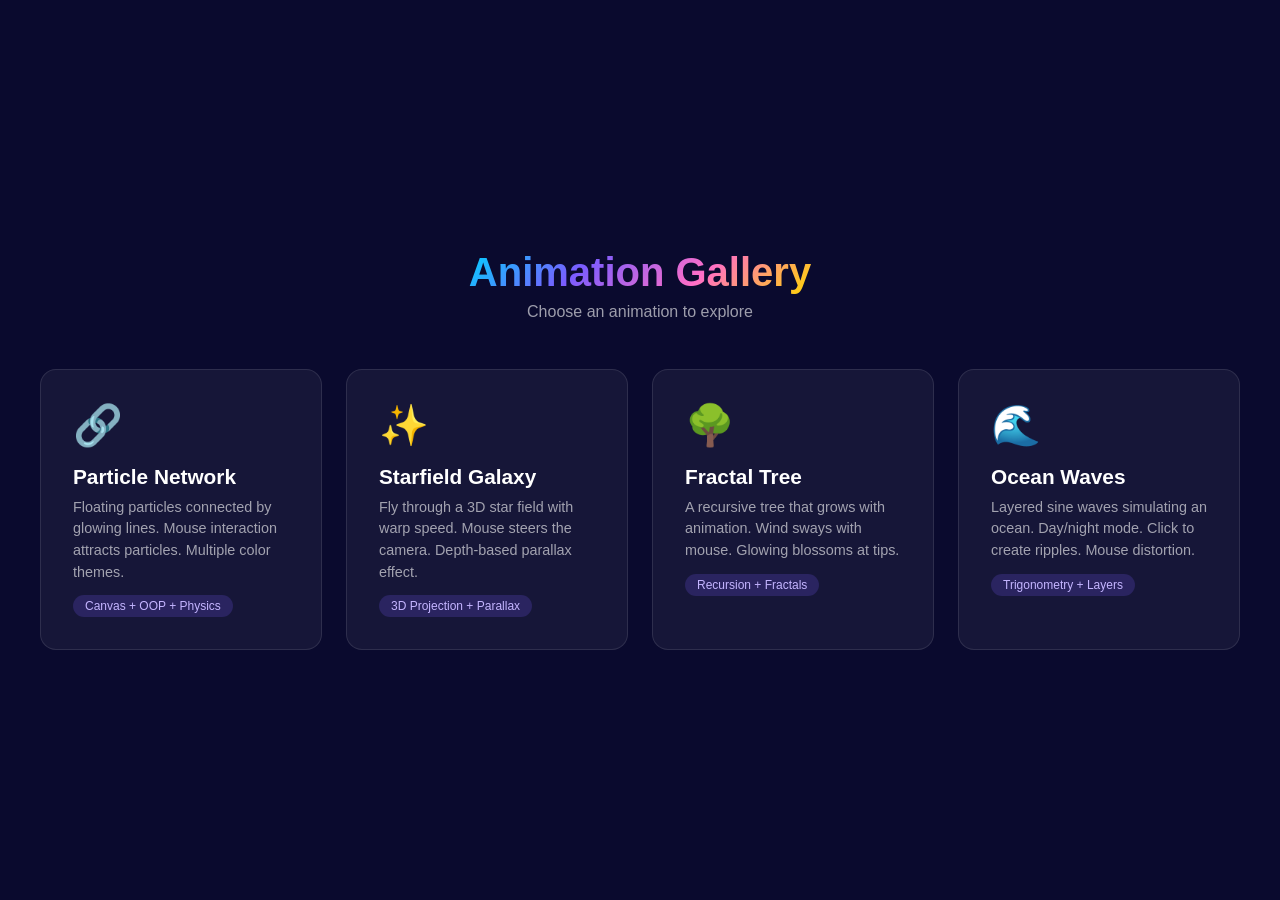
==== index.html @ c3cc8a4e "feat: add 4 interactive canvas animations - Particle Network: OOP-based particle system with mouse i" ====
<!DOCTYPE html>
<html lang="en">
<head>
  <meta charset="UTF-8">
  <meta name="viewport" content="width=device-width, initial-scale=1.0">
  <title>Animation Gallery</title>
  <style>
    * { margin: 0; padding: 0; box-sizing: border-box; }
    body {
      min-height: 100vh; background: #0a0a2e; color: white;
      font-family: 'Segoe UI', sans-serif;
      display: flex; flex-direction: column; align-items: center;
      justify-content: center; padding: 40px 20px;
    }
    h1 {
      font-size: 2.5rem; margin-bottom: 8px; text-align: center;
      background: linear-gradient(135deg, #00d2ff, #7a5cff, #ff6ec7, #ffd700);
      -webkit-background-clip: text; -webkit-text-fill-color: transparent;
    }
    .subtitle { opacity: 0.6; margin-bottom: 48px; font-size: 1rem; }
    .gallery {
      display: grid; grid-template-columns: repeat(auto-fit, minmax(280px, 1fr));
      gap: 24px; max-width: 1200px; width: 100%;
    }
    .card {
      background: rgba(255,255,255,0.05); border: 1px solid rgba(255,255,255,0.1);
      border-radius: 16px; padding: 32px; text-decoration: none; color: white;
      transition: all 0.3s ease; position: relative; overflow: hidden;
    }
    .card:hover {
      transform: translateY(-4px); border-color: rgba(255,255,255,0.2);
      background: rgba(255,255,255,0.08);
    }
    .card .icon { font-size: 2.5rem; margin-bottom: 16px; }
    .card h2 { font-size: 1.3rem; margin-bottom: 8px; }
    .card p { opacity: 0.6; font-size: 0.9rem; line-height: 1.5; }
    .card .tag {
      display: inline-block; margin-top: 12px; padding: 4px 12px;
      background: rgba(122, 92, 255, 0.2); border-radius: 20px;
      font-size: 0.75rem; color: #c4b5ff;
    }
  </style>
</head>
<body>
  <h1>Animation Gallery</h1>
  <p class="subtitle">Choose an animation to explore</p>

  <div class="gallery">
    <a class="card" href="particle-network/index.html">
      <div class="icon">🔗</div>
      <h2>Particle Network</h2>
      <p>Floating particles connected by glowing lines. Mouse interaction attracts particles. Multiple color themes.</p>
      <span class="tag">Canvas + OOP + Physics</span>
    </a>

    <a class="card" href="starfield/index.html">
      <div class="icon">✨</div>
      <h2>Starfield Galaxy</h2>
      <p>Fly through a 3D star field with warp speed. Mouse steers the camera. Depth-based parallax effect.</p>
      <span class="tag">3D Projection + Parallax</span>
    </a>

    <a class="card" href="fractal-tree/index.html">
      <div class="icon">🌳</div>
      <h2>Fractal Tree</h2>
      <p>A recursive tree that grows with animation. Wind sways with mouse. Glowing blossoms at tips.</p>
      <span class="tag">Recursion + Fractals</span>
    </a>

    <a class="card" href="wave-ocean/index.html">
      <div class="icon">🌊</div>
      <h2>Ocean Waves</h2>
      <p>Layered sine waves simulating an ocean. Day/night mode. Click to create ripples. Mouse distortion.</p>
      <span class="tag">Trigonometry + Layers</span>
    </a>
  </div>
</body>
</html>
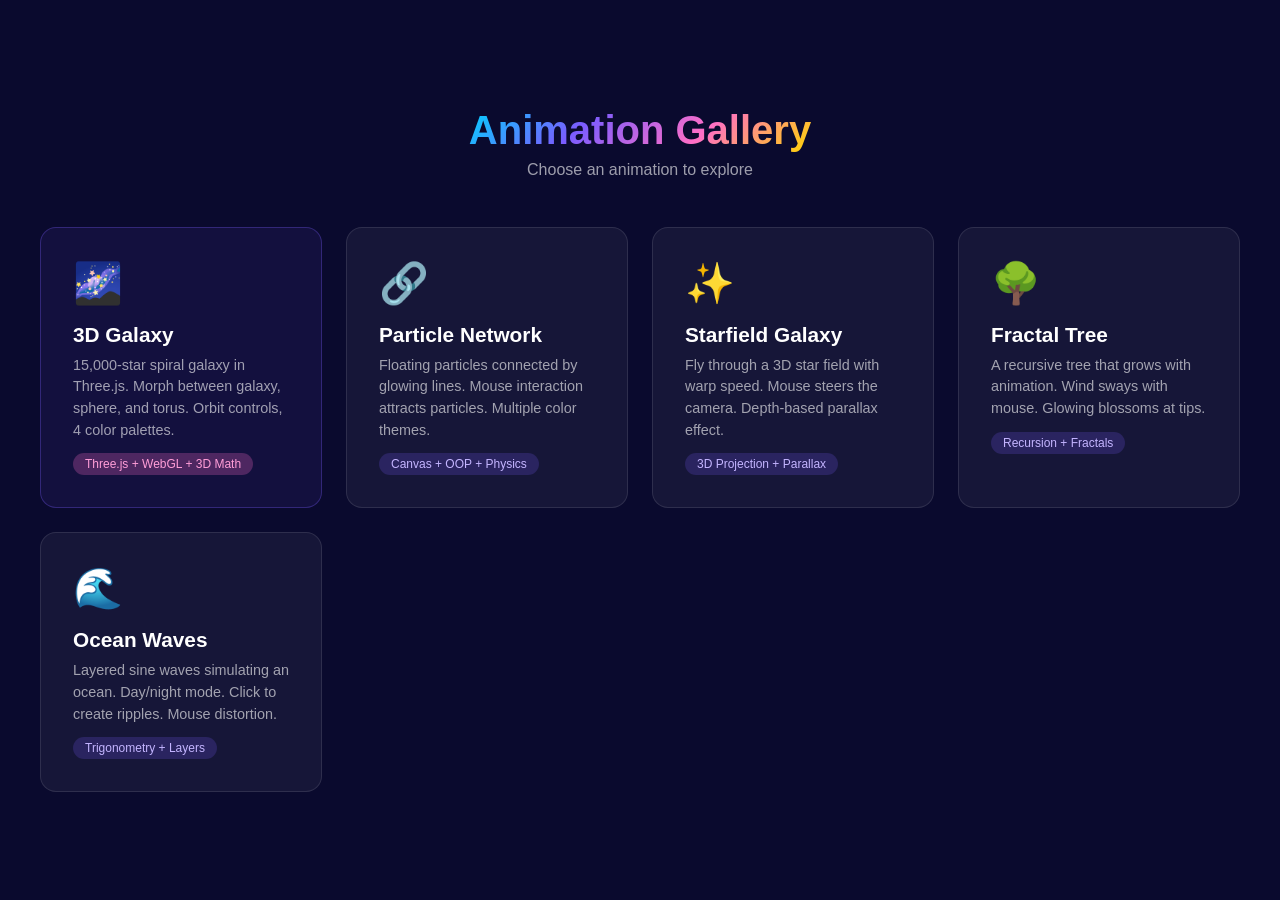
==== commit a226c64b: "feat: add animation with interactive controls and multiple color palettes" ====
--- a/index.html
+++ b/index.html
@@ -1,51 +1,112 @@
 <!DOCTYPE html>
 <html lang="en">
+
 <head>
   <meta charset="UTF-8">
   <meta name="viewport" content="width=device-width, initial-scale=1.0">
   <title>Animation Gallery</title>
   <style>
-    * { margin: 0; padding: 0; box-sizing: border-box; }
+    * {
+      margin: 0;
+      padding: 0;
+      box-sizing: border-box;
+    }
+
     body {
-      min-height: 100vh; background: #0a0a2e; color: white;
+      min-height: 100vh;
+      background: #0a0a2e;
+      color: white;
       font-family: 'Segoe UI', sans-serif;
-      display: flex; flex-direction: column; align-items: center;
-      justify-content: center; padding: 40px 20px;
+      display: flex;
+      flex-direction: column;
+      align-items: center;
+      justify-content: center;
+      padding: 40px 20px;
     }
+
     h1 {
-      font-size: 2.5rem; margin-bottom: 8px; text-align: center;
+      font-size: 2.5rem;
+      margin-bottom: 8px;
+      text-align: center;
       background: linear-gradient(135deg, #00d2ff, #7a5cff, #ff6ec7, #ffd700);
-      -webkit-background-clip: text; -webkit-text-fill-color: transparent;
+      -webkit-background-clip: text;
+      -webkit-text-fill-color: transparent;
     }
-    .subtitle { opacity: 0.6; margin-bottom: 48px; font-size: 1rem; }
+
+    .subtitle {
+      opacity: 0.6;
+      margin-bottom: 48px;
+      font-size: 1rem;
+    }
+
     .gallery {
-      display: grid; grid-template-columns: repeat(auto-fit, minmax(280px, 1fr));
-      gap: 24px; max-width: 1200px; width: 100%;
+      display: grid;
+      grid-template-columns: repeat(auto-fit, minmax(280px, 1fr));
+      gap: 24px;
+      max-width: 1200px;
+      width: 100%;
     }
+
     .card {
-      background: rgba(255,255,255,0.05); border: 1px solid rgba(255,255,255,0.1);
-      border-radius: 16px; padding: 32px; text-decoration: none; color: white;
-      transition: all 0.3s ease; position: relative; overflow: hidden;
+      background: rgba(255, 255, 255, 0.05);
+      border: 1px solid rgba(255, 255, 255, 0.1);
+      border-radius: 16px;
+      padding: 32px;
+      text-decoration: none;
+      color: white;
+      transition: all 0.3s ease;
+      position: relative;
+      overflow: hidden;
     }
+
     .card:hover {
-      transform: translateY(-4px); border-color: rgba(255,255,255,0.2);
-      background: rgba(255,255,255,0.08);
+      transform: translateY(-4px);
+      border-color: rgba(255, 255, 255, 0.2);
+      background: rgba(255, 255, 255, 0.08);
     }
-    .card .icon { font-size: 2.5rem; margin-bottom: 16px; }
-    .card h2 { font-size: 1.3rem; margin-bottom: 8px; }
-    .card p { opacity: 0.6; font-size: 0.9rem; line-height: 1.5; }
+
+    .card .icon {
+      font-size: 2.5rem;
+      margin-bottom: 16px;
+    }
+
+    .card h2 {
+      font-size: 1.3rem;
+      margin-bottom: 8px;
+    }
+
+    .card p {
+      opacity: 0.6;
+      font-size: 0.9rem;
+      line-height: 1.5;
+    }
+
     .card .tag {
-      display: inline-block; margin-top: 12px; padding: 4px 12px;
-      background: rgba(122, 92, 255, 0.2); border-radius: 20px;
-      font-size: 0.75rem; color: #c4b5ff;
+      display: inline-block;
+      margin-top: 12px;
+      padding: 4px 12px;
+      background: rgba(122, 92, 255, 0.2);
+      border-radius: 20px;
+      font-size: 0.75rem;
+      color: #c4b5ff;
     }
   </style>
 </head>
+
 <body>
   <h1>Animation Gallery</h1>
   <p class="subtitle">Choose an animation to explore</p>
 
   <div class="gallery">
+    <a class="card" href="3d-galaxy/index.html"
+      style="border-color: rgba(122,92,255,0.3); background: rgba(122,92,255,0.08);">
+      <div class="icon">🌌</div>
+      <h2>3D Galaxy</h2>
+      <p>15,000-star spiral galaxy in Three.js. Morph between galaxy, sphere, and torus. Orbit controls, 4 color
+        palettes.</p>
+      <span class="tag" style="background: rgba(255,110,199,0.25); color: #ff9ed8;">Three.js + WebGL + 3D Math</span>
+    </a>
+
     <a class="card" href="particle-network/index.html">
       <div class="icon">🔗</div>
       <h2>Particle Network</h2>
@@ -75,4 +136,5 @@
     </a>
   </div>
 </body>
-</html>
+
+</html>
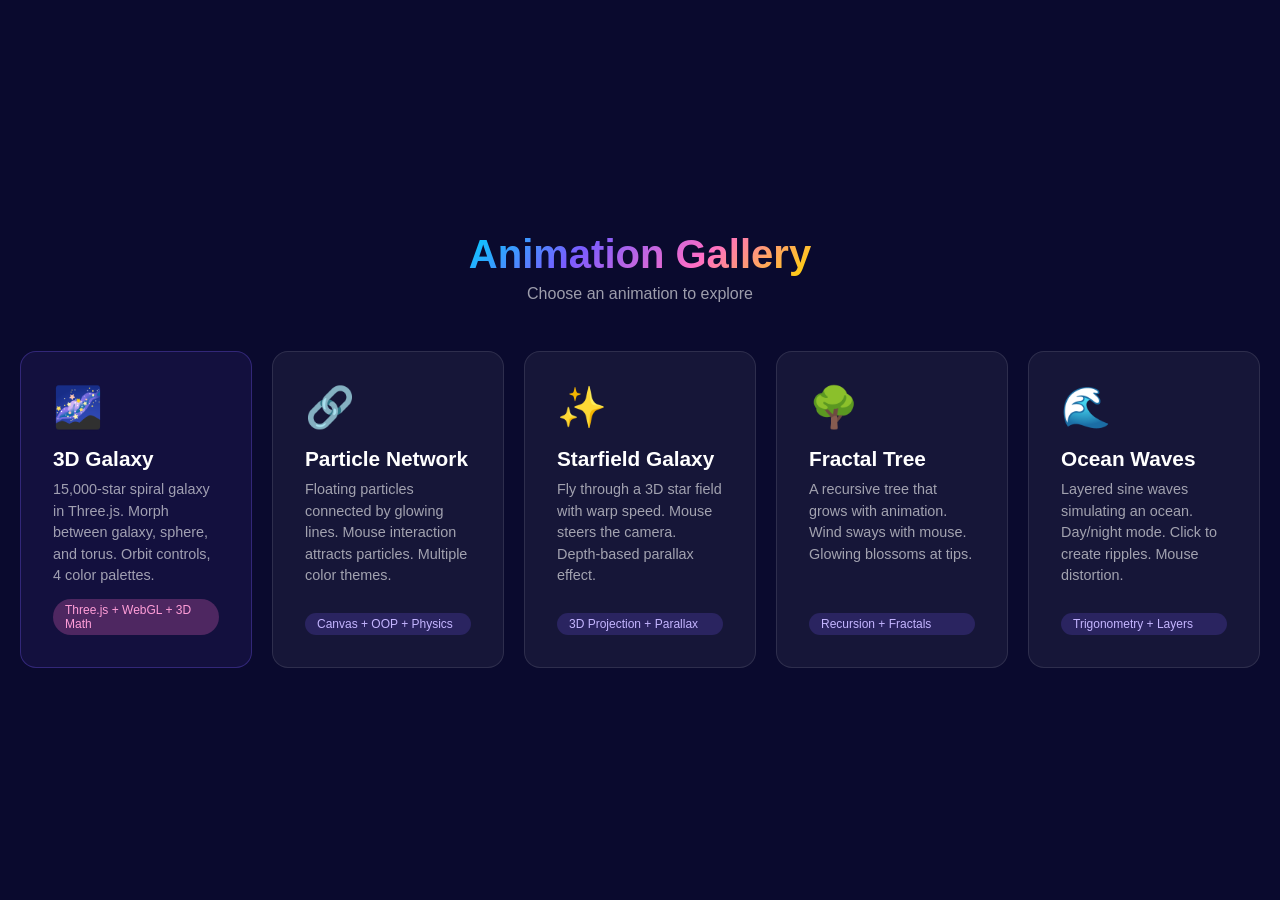
==== commit c5a5a2cf: "feat: update gallery layout to flexbox for improved responsiveness" ====
--- a/index.html
+++ b/index.html
@@ -40,14 +40,20 @@
     }
 
     .gallery {
-      display: grid;
-      grid-template-columns: repeat(auto-fit, minmax(280px, 1fr));
-      gap: 24px;
-      max-width: 1200px;
+      display: flex;
+      gap: 20px;
+      max-width: 1400px;
       width: 100%;
     }
 
+    .gallery .card {
+      flex: 1;
+      min-width: 0;
+    }
+
     .card {
+      display: flex;
+      flex-direction: column;
       background: rgba(255, 255, 255, 0.05);
       border: 1px solid rgba(255, 255, 255, 0.1);
       border-radius: 16px;
@@ -79,6 +85,7 @@
       opacity: 0.6;
       font-size: 0.9rem;
       line-height: 1.5;
+      flex: 1;
     }
 
     .card .tag {
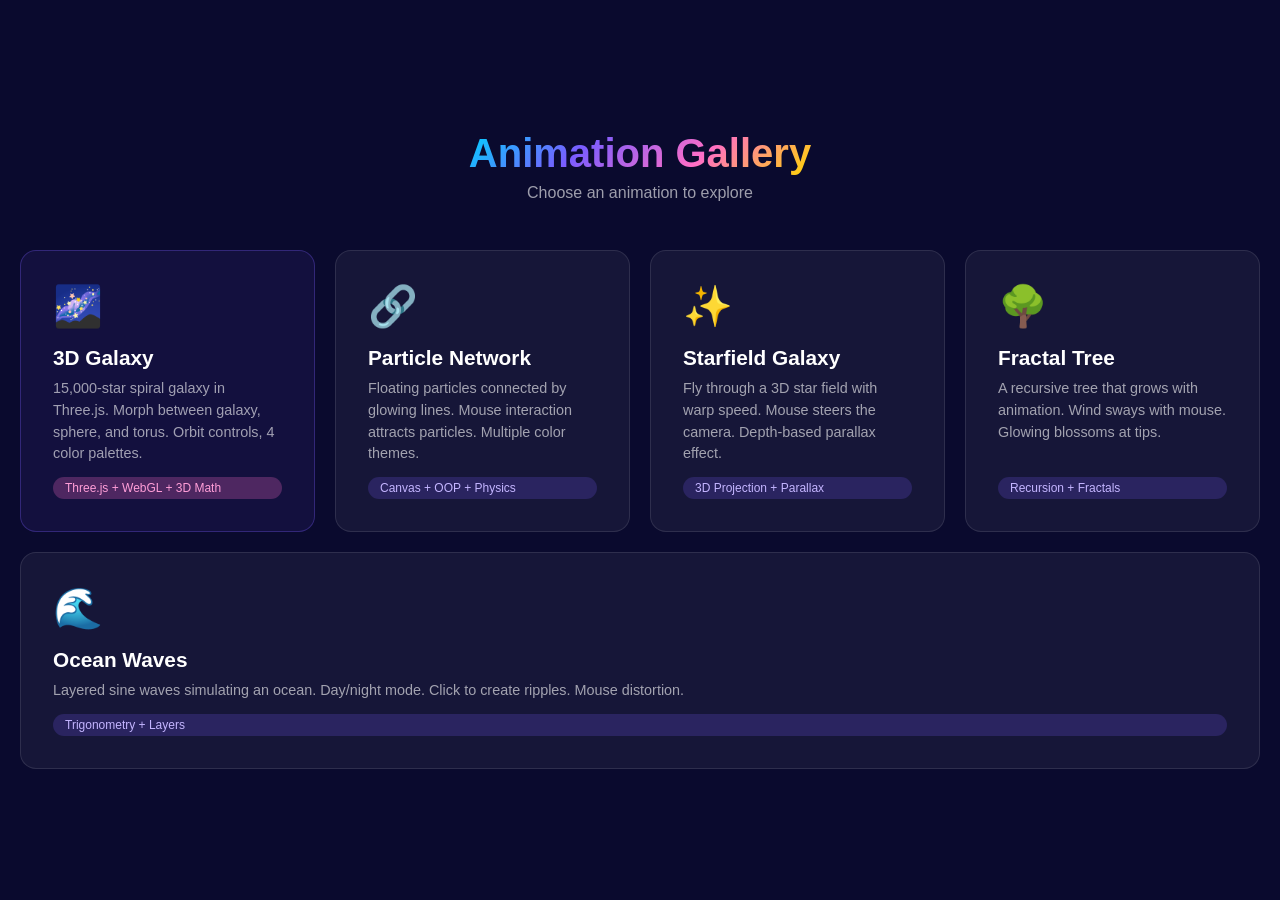
==== commit 03864975: "feat: add touch event support for improved mobile interaction and responsiveness" ====
--- a/index.html
+++ b/index.html
@@ -41,14 +41,31 @@
 
     .gallery {
       display: flex;
+      flex-wrap: wrap;
       gap: 20px;
       max-width: 1400px;
       width: 100%;
     }
 
     .gallery .card {
-      flex: 1;
+      flex: 1 1 260px;
       min-width: 0;
+    }
+
+    @media (max-width: 768px) {
+      h1 { font-size: 1.8rem; }
+      .subtitle { margin-bottom: 28px; }
+      .gallery { gap: 14px; }
+      .card { padding: 24px; }
+    }
+
+    @media (max-width: 480px) {
+      h1 { font-size: 1.4rem; }
+      body { padding: 24px 14px; }
+      .card { padding: 20px; }
+      .card .icon { font-size: 2rem; margin-bottom: 10px; }
+      .card h2 { font-size: 1.1rem; }
+      .card p { font-size: 0.82rem; }
     }
 
     .card {
